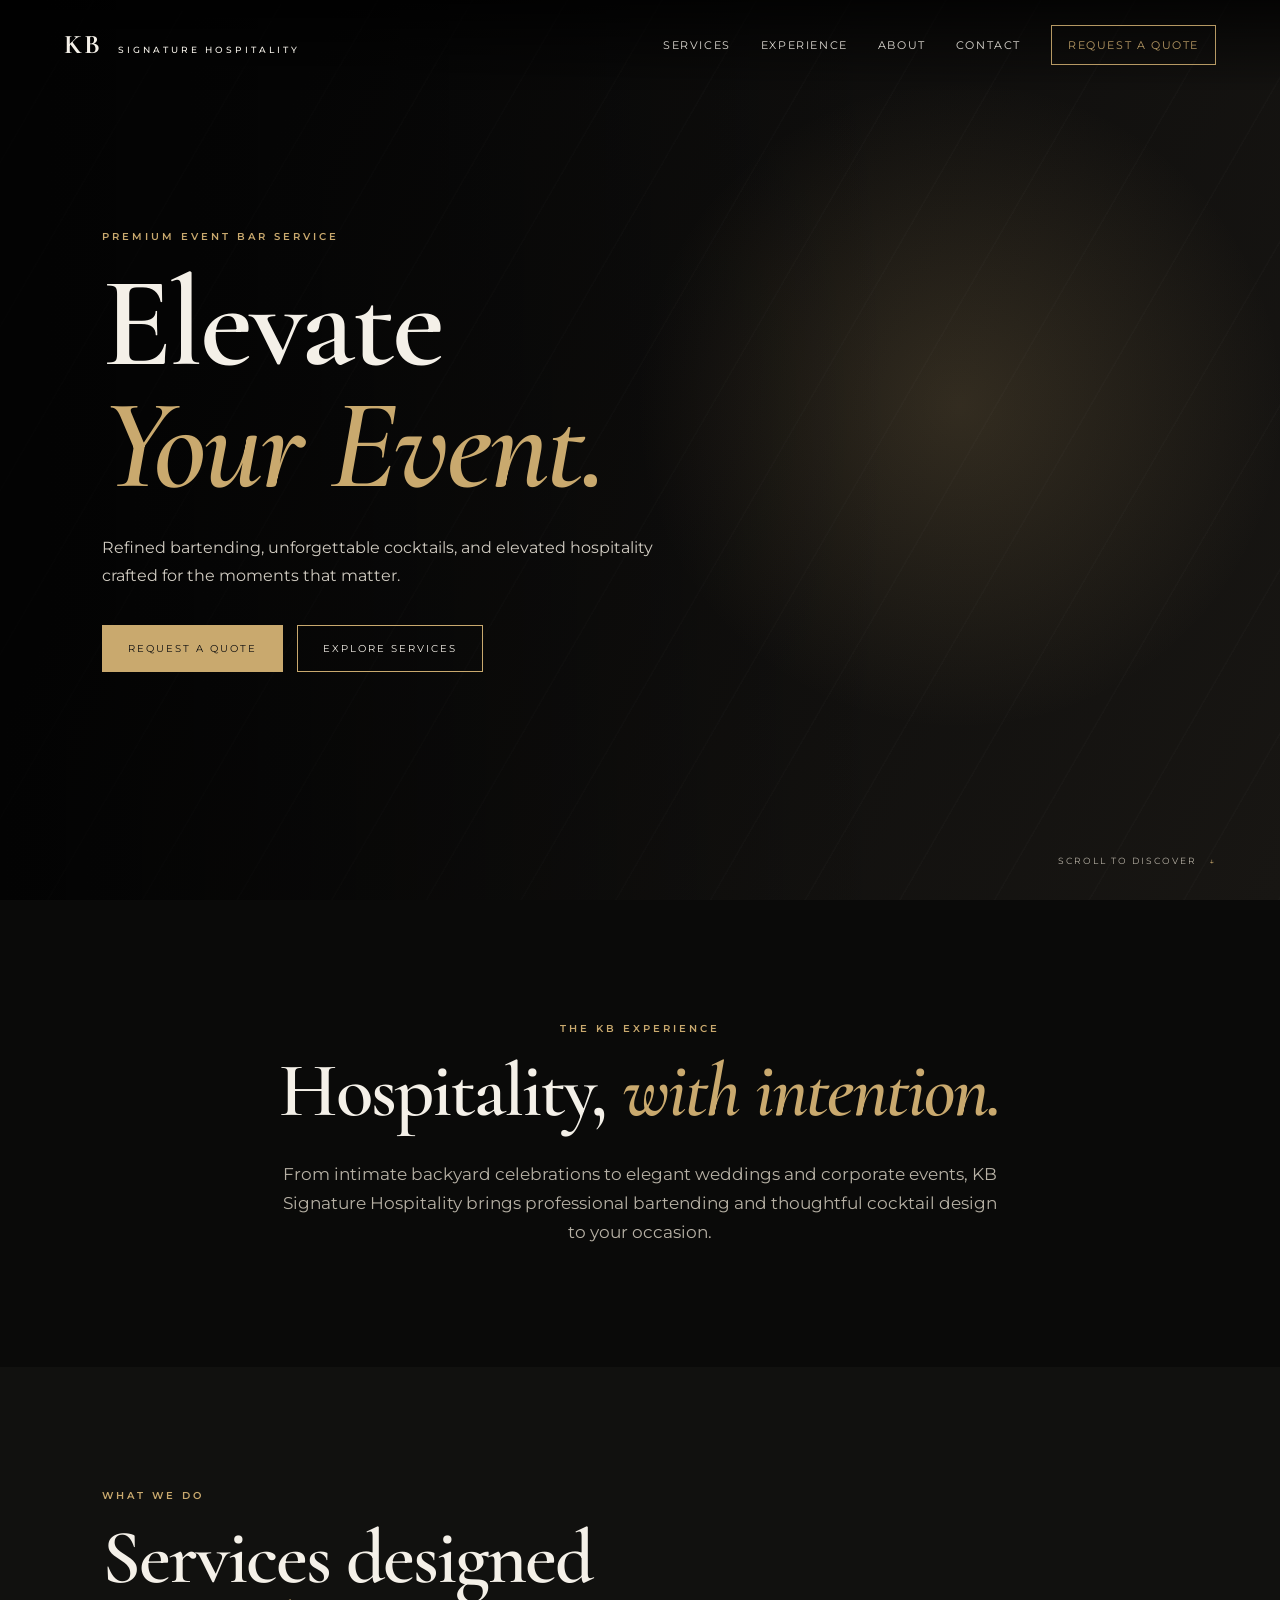
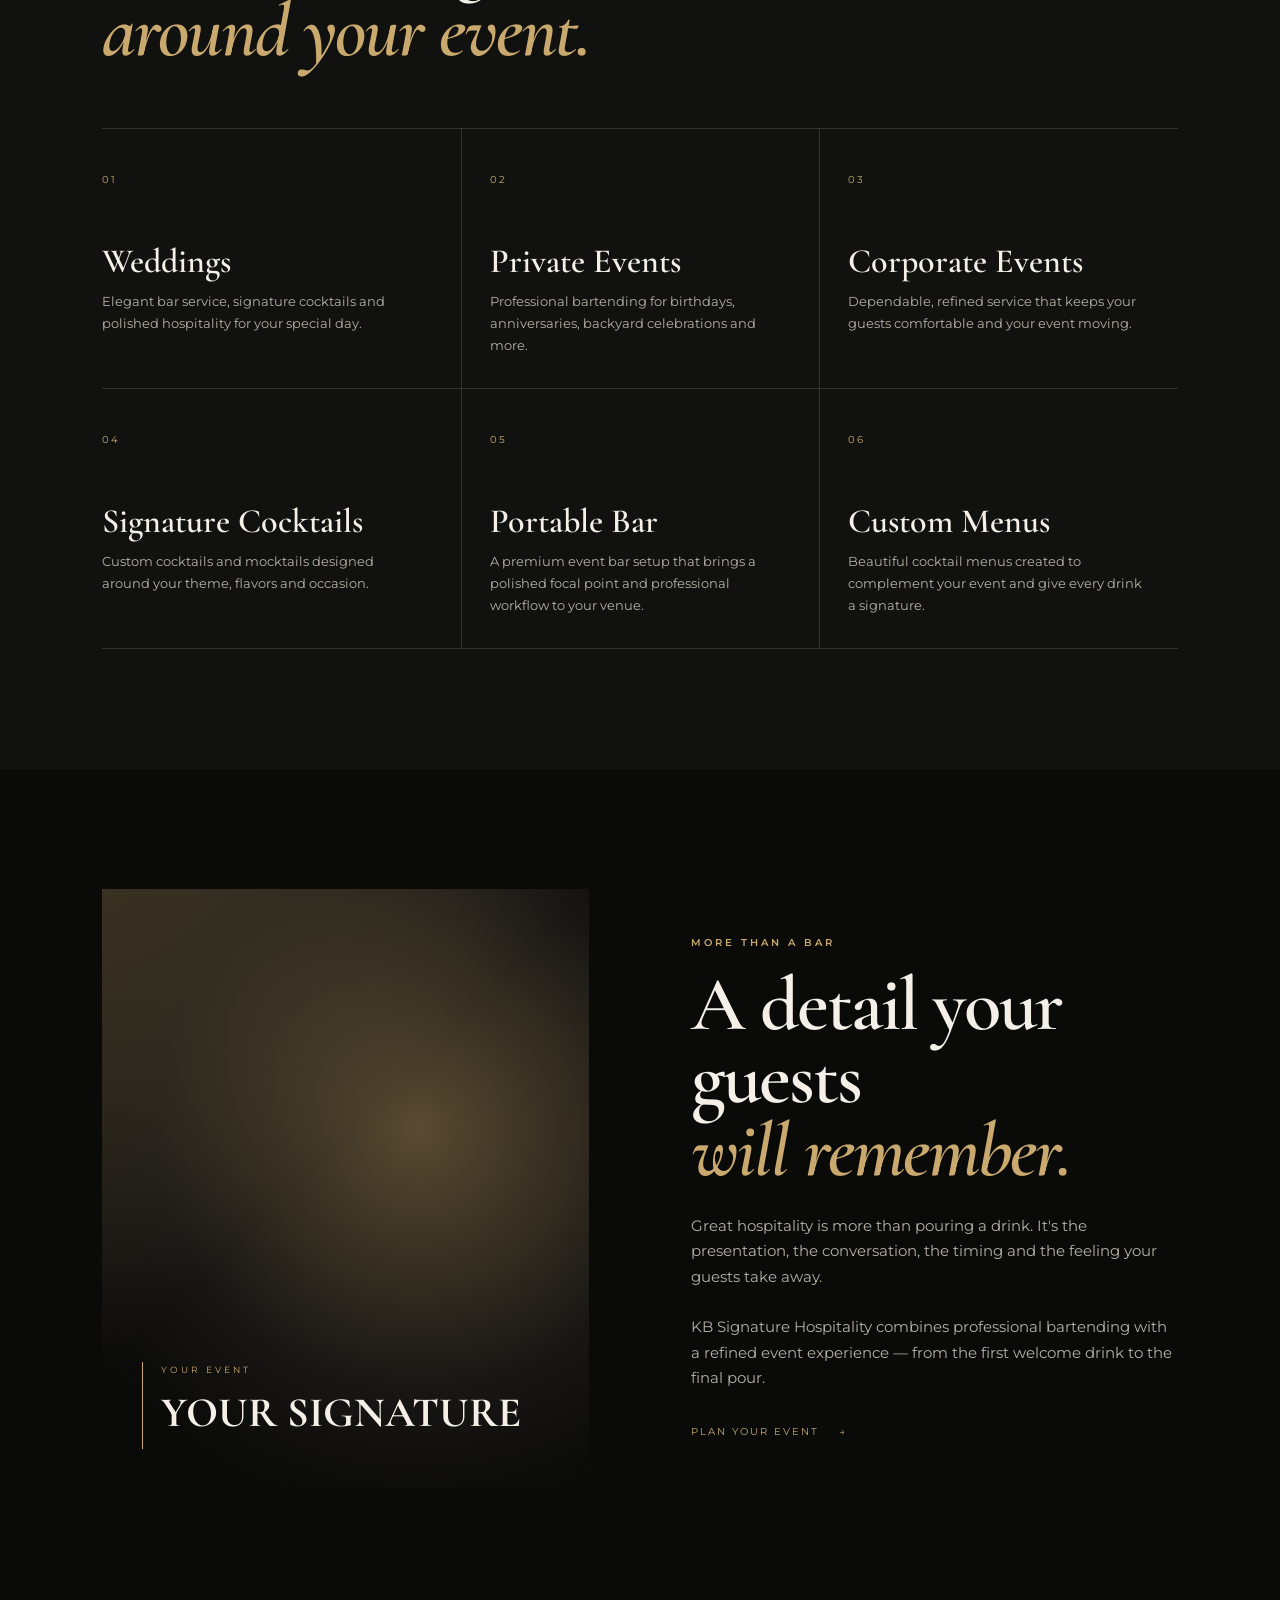
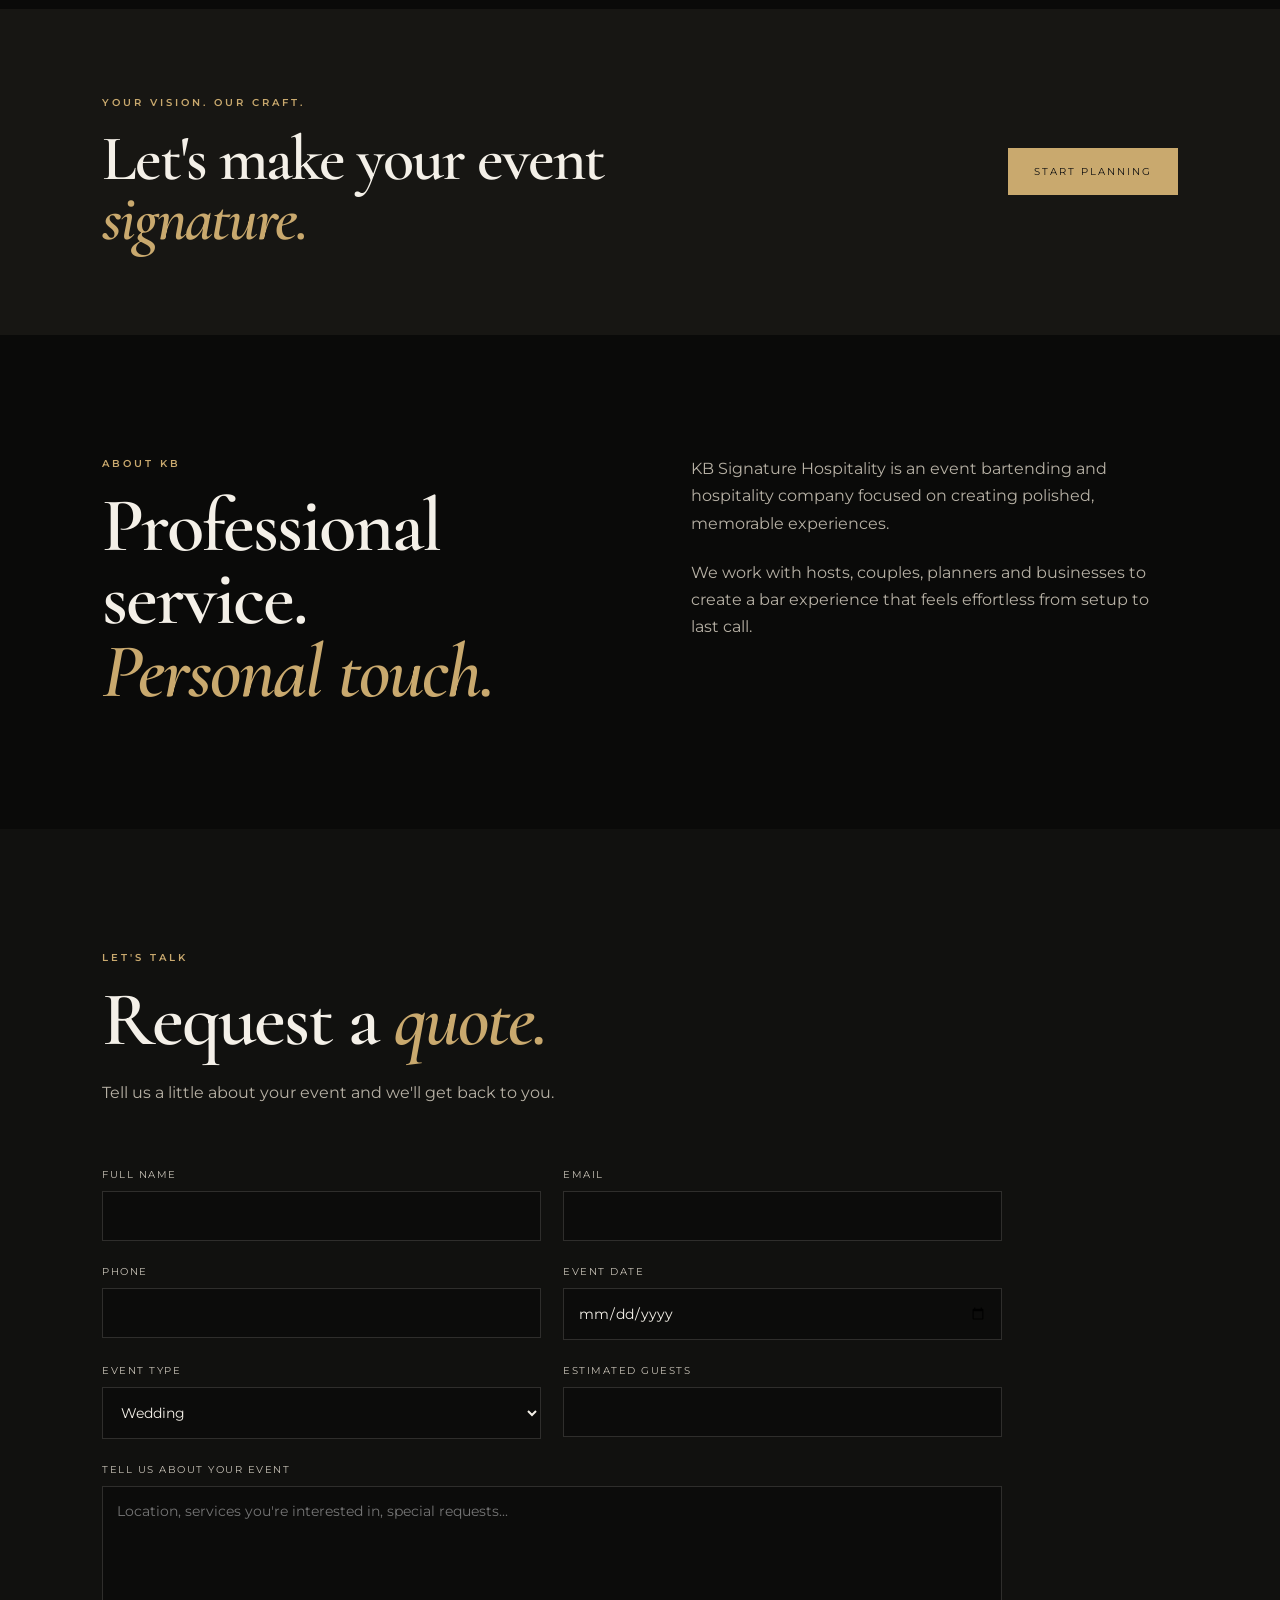
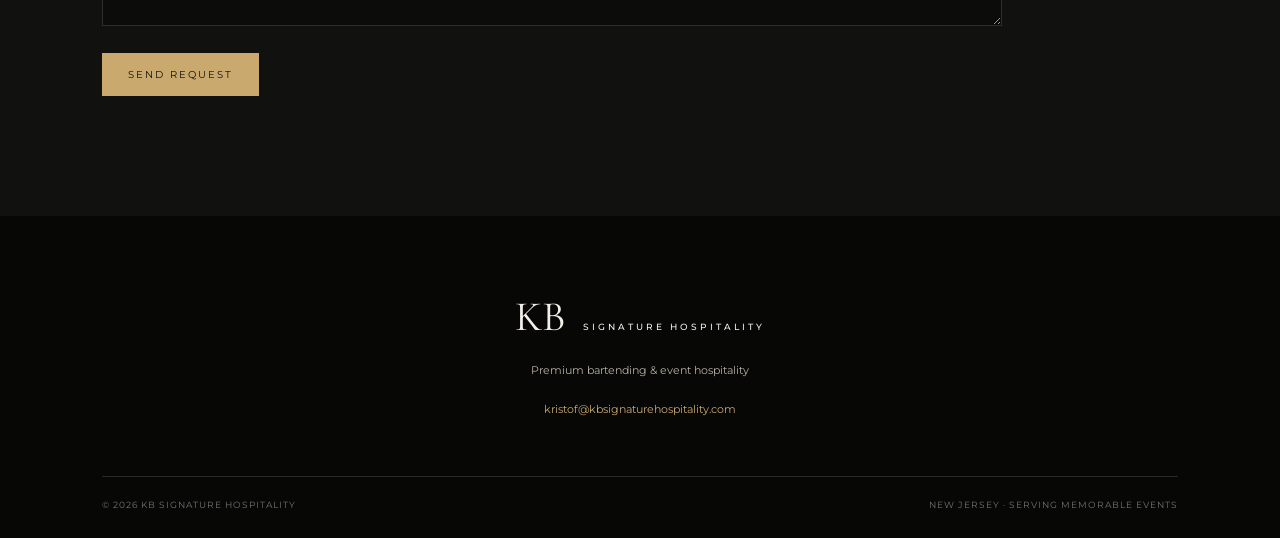
==== index.html @ fff83677 "Add files via upload" ====
<!DOCTYPE html>
<html lang="en">
<head>
  <meta charset="UTF-8">
  <meta name="viewport" content="width=device-width, initial-scale=1.0">
  <meta name="description" content="KB Signature Hospitality — premium bartending, signature cocktails, mocktails and event bar service for weddings, private parties and corporate events.">
  <title>KB Signature Hospitality | Elevate Your Event</title>
  <link rel="preconnect" href="https://fonts.googleapis.com">
  <link rel="preconnect" href="https://fonts.gstatic.com" crossorigin>
  <link href="https://fonts.googleapis.com/css2?family=Cormorant+Garamond:wght@500;600;700&family=Montserrat:wght@400;500;600&display=swap" rel="stylesheet">
  <link rel="stylesheet" href="style.css">
</head>
<body>
  <header class="site-header">
    <a class="brand" href="#home">KB <span>Signature Hospitality</span></a>
    <button class="menu-toggle" aria-label="Open menu">☰</button>
    <nav class="nav">
      <a href="#services">Services</a>
      <a href="#experience">Experience</a>
      <a href="#about">About</a>
      <a href="#contact">Contact</a>
      <a class="nav-cta" href="#quote">Request a Quote</a>
    </nav>
  </header>

  <main>
    <section id="home" class="hero">
      <div class="hero-overlay"></div>
      <div class="hero-content">
        <p class="eyebrow">PREMIUM EVENT BAR SERVICE</p>
        <h1>Elevate<br><em>Your Event.</em></h1>
        <p class="hero-copy">Refined bartending, unforgettable cocktails, and elevated hospitality crafted for the moments that matter.</p>
        <div class="hero-actions">
          <a class="button button-gold" href="#quote">Request a Quote</a>
          <a class="button button-outline" href="#services">Explore Services</a>
        </div>
      </div>
      <div class="scroll-note">SCROLL TO DISCOVER <span>↓</span></div>
    </section>

    <section class="intro section">
      <p class="eyebrow">THE KB EXPERIENCE</p>
      <h2>Hospitality, <em>with intention.</em></h2>
      <p class="lead">From intimate backyard celebrations to elegant weddings and corporate events, KB Signature Hospitality brings professional bartending and thoughtful cocktail design to your occasion.</p>
    </section>

    <section id="services" class="section section-dark">
      <div class="section-heading">
        <p class="eyebrow">WHAT WE DO</p>
        <h2>Services designed<br><em>around your event.</em></h2>
      </div>
      <div class="service-grid">
        <article class="service-card">
          <span class="service-number">01</span>
          <h3>Weddings</h3>
          <p>Elegant bar service, signature cocktails and polished hospitality for your special day.</p>
        </article>
        <article class="service-card">
          <span class="service-number">02</span>
          <h3>Private Events</h3>
          <p>Professional bartending for birthdays, anniversaries, backyard celebrations and more.</p>
        </article>
        <article class="service-card">
          <span class="service-number">03</span>
          <h3>Corporate Events</h3>
          <p>Dependable, refined service that keeps your guests comfortable and your event moving.</p>
        </article>
        <article class="service-card">
          <span class="service-number">04</span>
          <h3>Signature Cocktails</h3>
          <p>Custom cocktails and mocktails designed around your theme, flavors and occasion.</p>
        </article>
        <article class="service-card">
          <span class="service-number">05</span>
          <h3>Portable Bar</h3>
          <p>A premium event bar setup that brings a polished focal point and professional workflow to your venue.</p>
        </article>
        <article class="service-card">
          <span class="service-number">06</span>
          <h3>Custom Menus</h3>
          <p>Beautiful cocktail menus created to complement your event and give every drink a signature.</p>
        </article>
      </div>
    </section>

    <section id="experience" class="experience section">
      <div class="experience-image image-placeholder">
        <div>
          <span>YOUR EVENT</span>
          <strong>YOUR SIGNATURE</strong>
        </div>
      </div>
      <div class="experience-copy">
        <p class="eyebrow">MORE THAN A BAR</p>
        <h2>A detail your guests<br><em>will remember.</em></h2>
        <p>Great hospitality is more than pouring a drink. It's the presentation, the conversation, the timing and the feeling your guests take away.</p>
        <p>KB Signature Hospitality combines professional bartending with a refined event experience — from the first welcome drink to the final pour.</p>
        <a class="text-link" href="#quote">Plan your event <span>→</span></a>
      </div>
    </section>

    <section class="quote-banner">
      <div>
        <p class="eyebrow">YOUR VISION. OUR CRAFT.</p>
        <h2>Let's make your event<br><em>signature.</em></h2>
      </div>
      <a class="button button-gold" href="#quote">Start Planning</a>
    </section>

    <section id="about" class="about section">
      <div>
        <p class="eyebrow">ABOUT KB</p>
        <h2>Professional service.<br><em>Personal touch.</em></h2>
      </div>
      <div>
        <p>KB Signature Hospitality is an event bartending and hospitality company focused on creating polished, memorable experiences.</p>
        <p>We work with hosts, couples, planners and businesses to create a bar experience that feels effortless from setup to last call.</p>
      </div>
    </section>

    <section id="quote" class="quote section section-dark">
      <div class="section-heading">
        <p class="eyebrow">LET'S TALK</p>
        <h2>Request a <em>quote.</em></h2>
        <p>Tell us a little about your event and we'll get back to you.</p>
      </div>
      <form id="quote-form" class="quote-form" action="mailto:kristof@kbsignaturehospitality.com" method="post" enctype="text/plain">
        <div class="form-row">
          <label>Full Name<input name="Name" required></label>
          <label>Email<input type="email" name="Email" required></label>
        </div>
        <div class="form-row">
          <label>Phone<input name="Phone"></label>
          <label>Event Date<input type="date" name="Event Date"></label>
        </div>
        <div class="form-row">
          <label>Event Type
            <select name="Event Type">
              <option>Wedding</option>
              <option>Private Party</option>
              <option>Corporate Event</option>
              <option>Birthday</option>
              <option>Anniversary</option>
              <option>Other</option>
            </select>
          </label>
          <label>Estimated Guests<input type="number" name="Guests" min="1"></label>
        </div>
        <label>Tell us about your event<textarea name="Message" rows="6" placeholder="Location, services you're interested in, special requests..."></textarea></label>
        <button class="button button-gold" type="submit">Send Request</button>
      </form>
    </section>
  </main>

  <footer id="contact" class="footer">
    <div class="footer-brand">KB <span>Signature Hospitality</span></div>
    <p>Premium bartending & event hospitality</p>
    <a href="mailto:kristof@kbsignaturehospitality.com">kristof@kbsignaturehospitality.com</a>
    <div class="footer-bottom">
      <span>© <span id="year"></span> KB Signature Hospitality</span>
      <span>New Jersey · Serving memorable events</span>
    </div>
  </footer>

  <script src="script.js"></script>
</body>
</html>
---- style.css ----
:root {
  --black: #0a0a09;
  --charcoal: #11110f;
  --cream: #f4f0e8;
  --muted: #b7b1a5;
  --gold: #c9a96e;
  --line: rgba(244,240,232,.15);
  --serif: "Cormorant Garamond", Georgia, serif;
  --sans: "Montserrat", Arial, sans-serif;
}
* { box-sizing: border-box; margin: 0; padding: 0; }
html { scroll-behavior: smooth; }
body { background: var(--black); color: var(--cream); font-family: var(--sans); line-height: 1.7; }
a { color: inherit; text-decoration: none; }
.site-header { position: fixed; z-index: 20; top: 0; width: 100%; padding: 22px 5vw; display:flex; justify-content:space-between; align-items:center; background: linear-gradient(180deg, rgba(0,0,0,.75), transparent); }
.brand { font-family: var(--serif); font-size: 27px; letter-spacing: 2px; font-weight:700; }
.brand span, .footer-brand span { display:inline; font-family:var(--sans); font-size:9px; letter-spacing:3px; text-transform:uppercase; margin-left:8px; font-weight:500; }
.nav { display:flex; gap:30px; align-items:center; font-size:11px; letter-spacing:1.6px; text-transform:uppercase; }
.nav a { opacity:.9; }
.nav a:hover { color:var(--gold); }
.nav-cta { border:1px solid var(--gold); padding:10px 16px; color:var(--gold); }
.menu-toggle { display:none; background:none; border:0; color:var(--cream); font-size:24px; }
.hero { min-height:100vh; position:relative; display:flex; align-items:center; padding:130px 8vw; overflow:hidden; background:
  radial-gradient(circle at 75% 45%, rgba(201,169,110,.18), transparent 30%),
  linear-gradient(115deg, #090909 20%, #181613 100%); }
.hero:after { content:""; position:absolute; inset:0; background:linear-gradient(90deg, rgba(0,0,0,.7), transparent 70%); }
.hero-overlay { position:absolute; inset:0; background: repeating-linear-gradient(120deg, transparent 0 80px, rgba(255,255,255,.015) 81px 82px); }
.hero-content { position:relative; z-index:2; max-width:760px; }
.eyebrow { color:var(--gold); font-size:10px; letter-spacing:3px; font-weight:600; margin-bottom:18px; }
h1,h2,h3 { font-family:var(--serif); font-weight:600; line-height:.95; }
h1 { font-size:clamp(70px, 10vw, 150px); letter-spacing:-3px; }
h2 { font-size:clamp(52px, 6vw, 88px); letter-spacing:-2px; }
em { color:var(--gold); font-style:italic; }
.hero-copy { max-width:580px; color:#d0cbc1; font-size:16px; margin:28px 0 36px; }
.hero-actions { display:flex; gap:14px; flex-wrap:wrap; }
.button { display:inline-block; border:1px solid var(--gold); padding:14px 25px; font-size:10px; text-transform:uppercase; letter-spacing:2px; cursor:pointer; font-family:var(--sans); }
.button-gold { background:var(--gold); color:#111; }
.button-gold:hover { background:#ddc28f; }
.button-outline { color:var(--cream); }
.button-outline:hover { background:rgba(255,255,255,.08); }
.scroll-note { position:absolute; z-index:2; right:5vw; bottom:32px; font-size:9px; letter-spacing:2px; color:var(--muted); }
.scroll-note span { color:var(--gold); margin-left:8px; }
.section { padding:120px 8vw; }
.intro { text-align:center; max-width:1000px; margin:auto; }
.intro .lead { color:var(--muted); max-width:720px; margin:32px auto 0; font-size:17px; }
.section-dark { background:var(--charcoal); }
.section-heading { margin-bottom:60px; }
.section-heading > p:last-child { color:var(--muted); max-width:550px; margin-top:22px; }
.service-grid { display:grid; grid-template-columns:repeat(3,1fr); border-top:1px solid var(--line); }
.service-card { min-height:260px; padding:35px 28px 28px 0; border-bottom:1px solid var(--line); }
.service-card:nth-child(3n+2), .service-card:nth-child(3n+3) { padding-left:28px; border-left:1px solid var(--line); }
.service-number { color:var(--gold); font-size:10px; letter-spacing:2px; }
.service-card h3 { font-size:34px; margin:55px 0 12px; }
.service-card p { color:var(--muted); font-size:13px; max-width:300px; }
.experience { display:grid; grid-template-columns:1fr 1fr; gap:8vw; align-items:center; }
.image-placeholder { min-height:600px; background:
  linear-gradient(135deg, rgba(201,169,110,.25), transparent 45%),
  radial-gradient(circle at 65% 40%, #594a32, #171614 55%, #0a0a09 80%); display:flex; align-items:end; padding:40px; }
.image-placeholder div { border-left:1px solid var(--gold); padding-left:18px; }
.image-placeholder span { display:block; font-size:9px; letter-spacing:3px; color:var(--gold); }
.image-placeholder strong { font-family:var(--serif); font-size:42px; }
.experience-copy p:not(.eyebrow) { color:var(--muted); margin:25px 0; max-width:520px; font-size:15px; }
.text-link { color:var(--gold); text-transform:uppercase; letter-spacing:2px; font-size:10px; }
.text-link span { margin-left:15px; }
.quote-banner { padding:85px 8vw; display:flex; justify-content:space-between; align-items:center; gap:40px; background:#171613; }
.quote-banner h2 { font-size:clamp(45px,5vw,70px); }
.about { display:grid; grid-template-columns:1fr 1fr; gap:8vw; align-items:start; }
.about > div:last-child { color:var(--muted); max-width:560px; }
.about p + p { margin-top:22px; }
.quote-form { max-width:900px; }
.form-row { display:grid; grid-template-columns:1fr 1fr; gap:22px; }
.quote-form label { display:block; color:#c8c2b7; font-size:10px; letter-spacing:1.5px; text-transform:uppercase; margin-bottom:22px; }
input, select, textarea { width:100%; margin-top:8px; padding:15px 14px; background:#0c0c0b; border:1px solid var(--line); color:var(--cream); font:14px var(--sans); outline:none; }
input:focus, select:focus, textarea:focus { border-color:var(--gold); }
textarea { resize:vertical; }
.footer { padding:65px 8vw 25px; background:#070706; text-align:center; }
.footer-brand { font-family:var(--serif); font-size:42px; }
.footer > p { color:var(--muted); font-size:11px; margin:8px 0 15px; }
.footer > a { color:var(--gold); font-size:11px; }
.footer-bottom { border-top:1px solid var(--line); margin-top:55px; padding-top:20px; display:flex; justify-content:space-between; color:#77736c; font-size:9px; letter-spacing:1px; text-transform:uppercase; }
@media (max-width: 850px) {
  .nav { display:none; position:absolute; top:72px; left:0; right:0; background:#0b0b0a; padding:25px 8vw; flex-direction:column; align-items:flex-start; border-top:1px solid var(--line); }
  .nav.open { display:flex; }
  .menu-toggle { display:block; }
  .hero { padding:130px 7vw 100px; }
  h1 { font-size:72px; }
  .section { padding:85px 7vw; }
  .service-grid, .experience, .about { grid-template-columns:1fr; }
  .service-card, .service-card:nth-child(3n+2), .service-card:nth-child(3n+3) { padding:30px 0; border-left:0; }
  .experience { gap:45px; }
  .image-placeholder { min-height:420px; }
  .quote-banner { flex-direction:column; align-items:flex-start; }
  .form-row { grid-template-columns:1fr; gap:0; }
  .footer-bottom { flex-direction:column; gap:10px; }
}
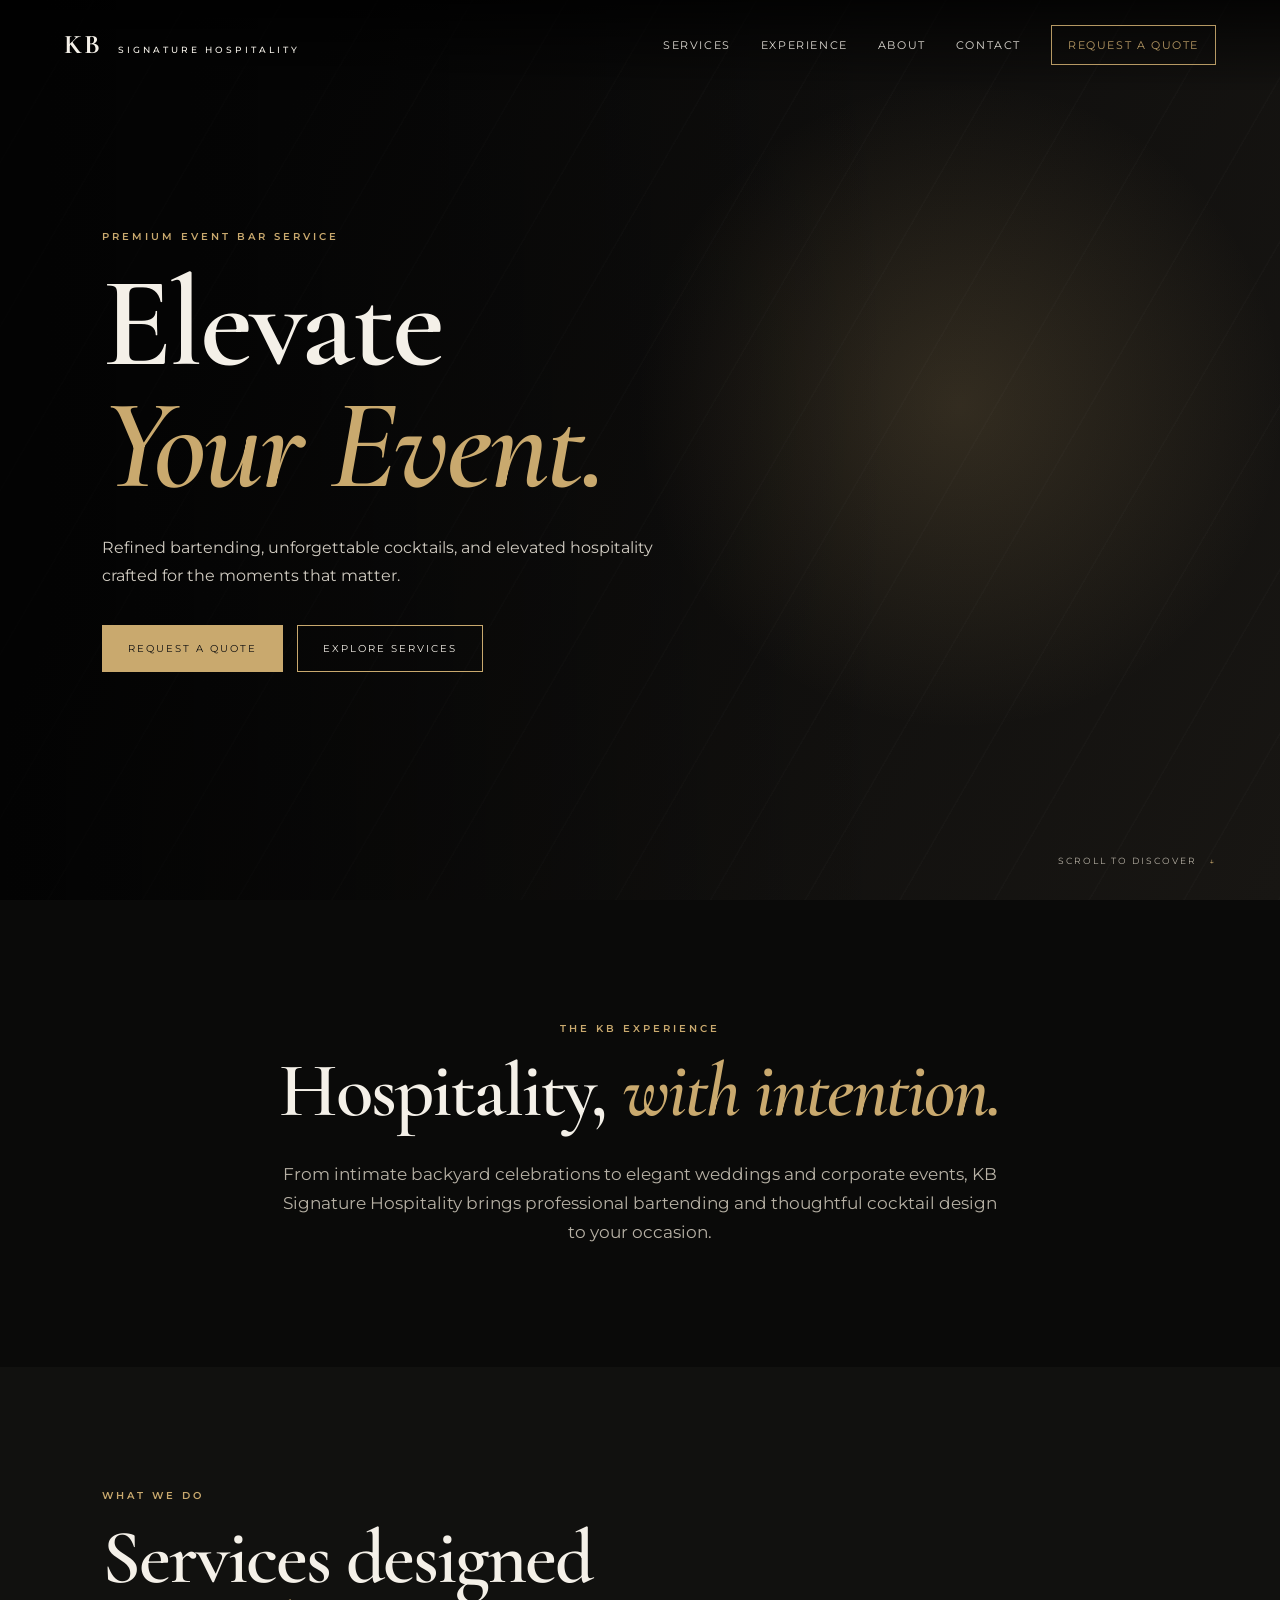
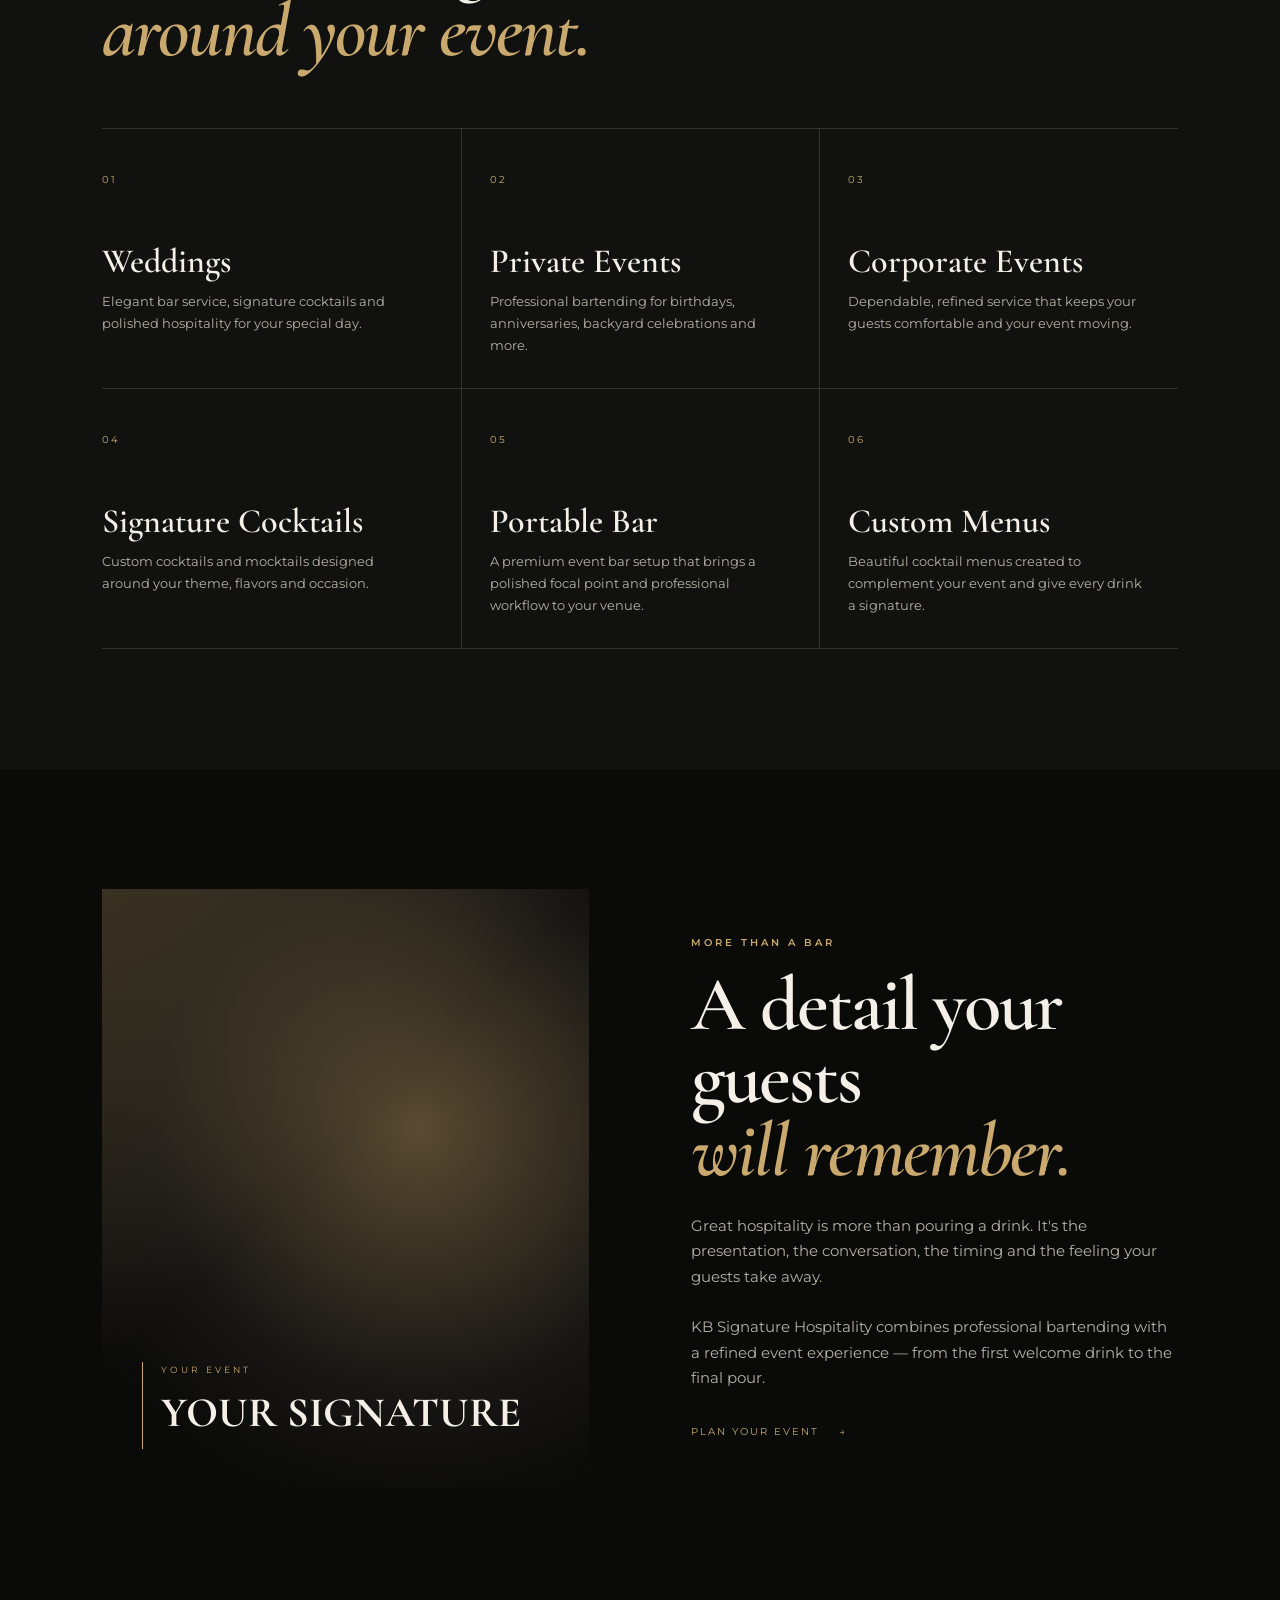
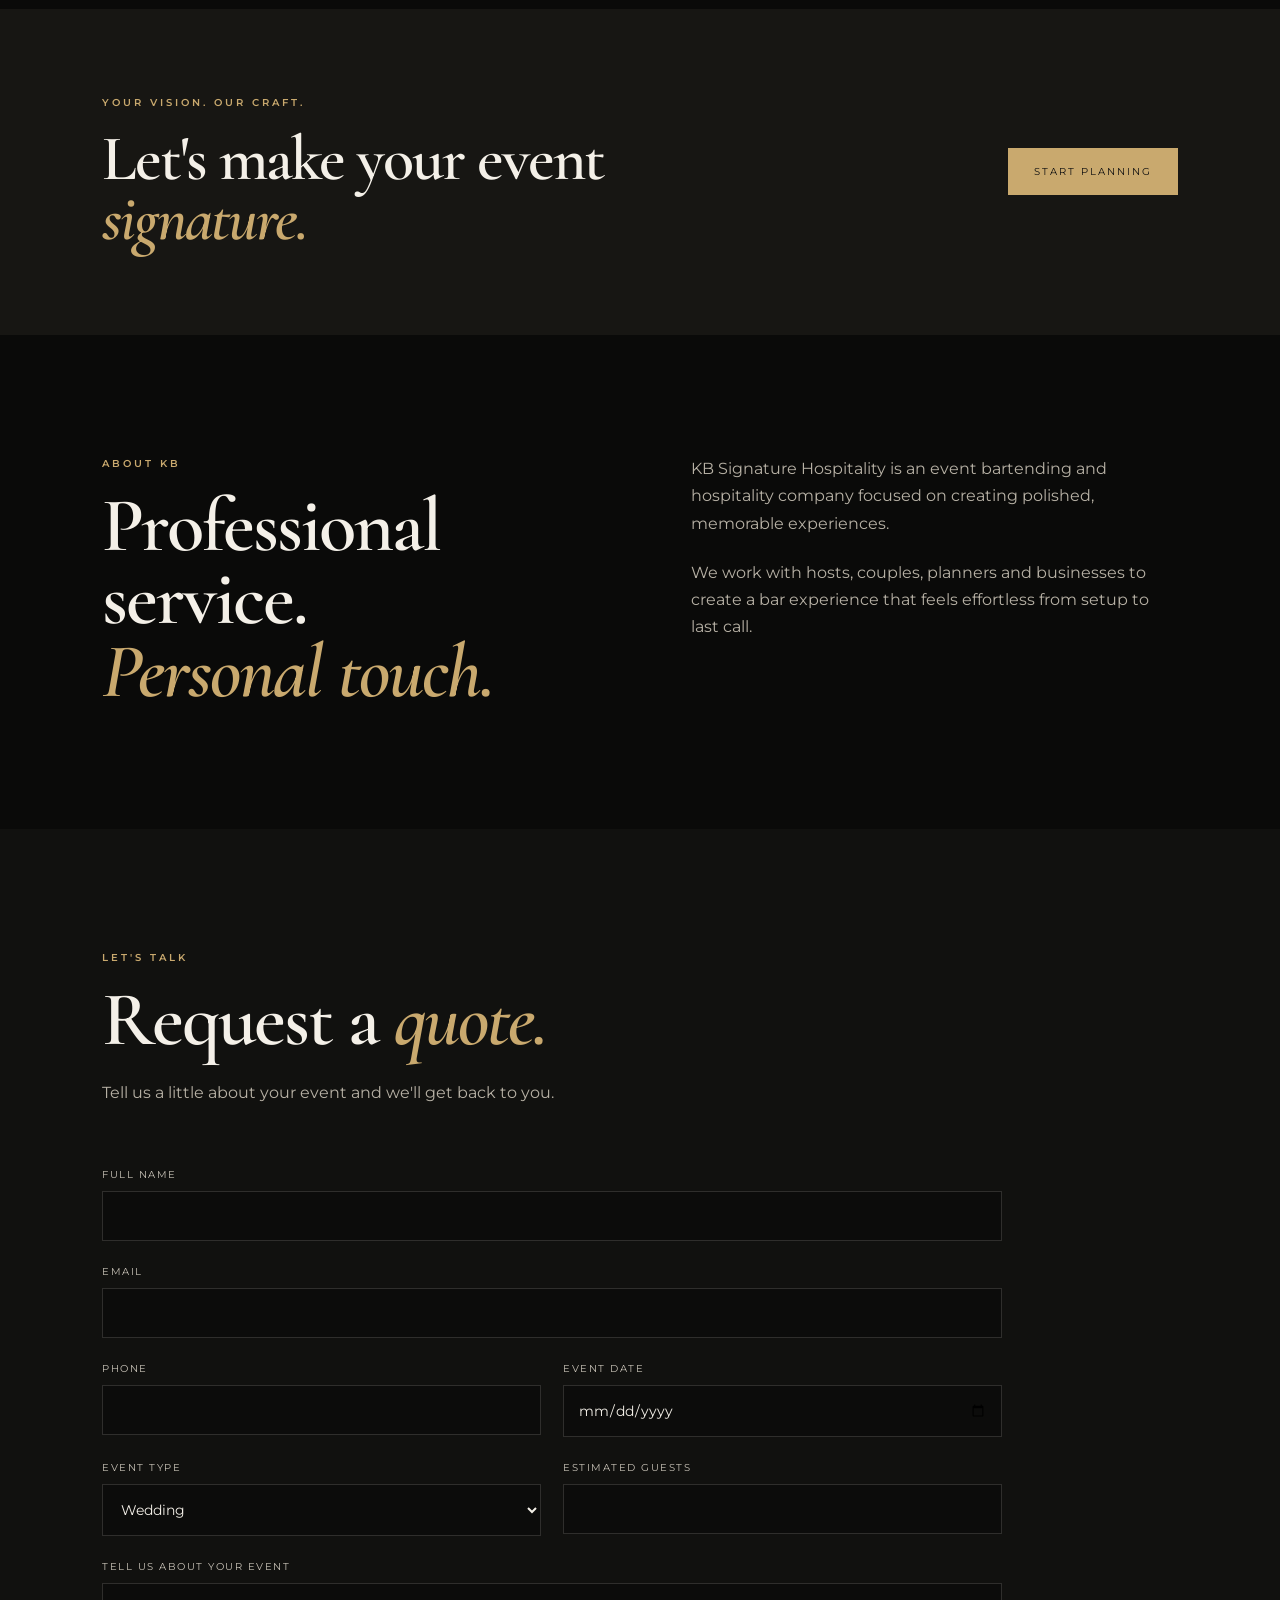
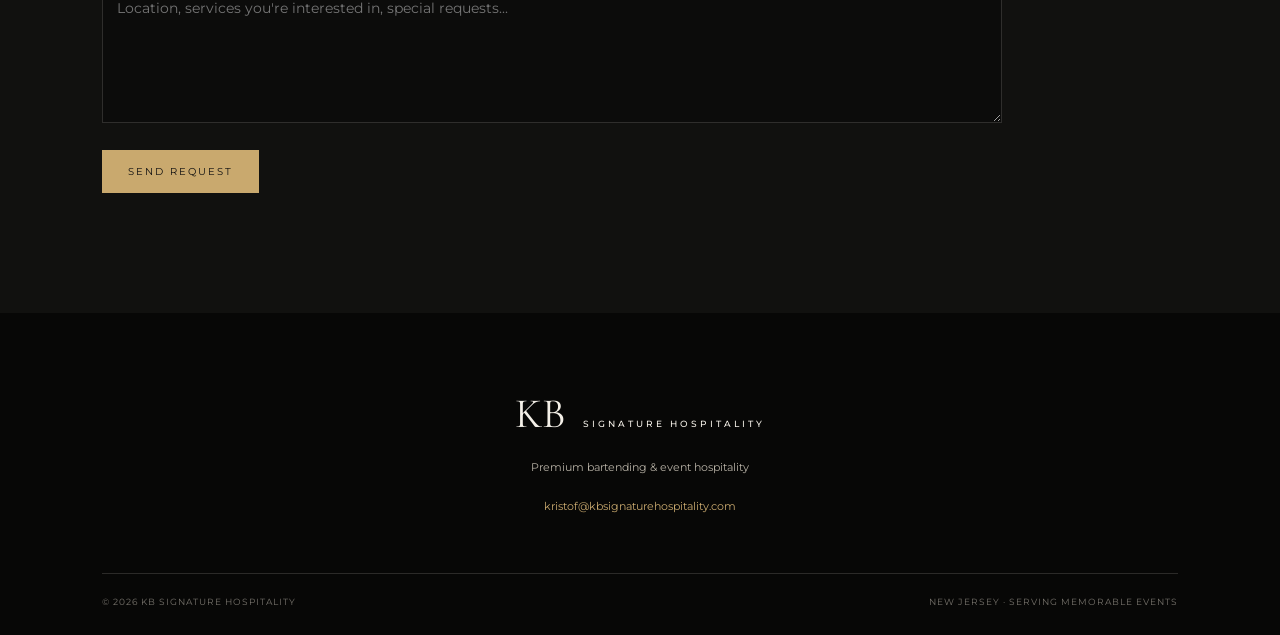
==== commit d59ec493: "Change form action to Formspree Updated form action to use Formspree for handling submissions." ====
--- a/index.html
+++ b/index.html
@@ -124,7 +124,7 @@
         <h2>Request a <em>quote.</em></h2>
         <p>Tell us a little about your event and we'll get back to you.</p>
       </div>
-      <form id="quote-form" class="quote-form" action="mailto:kristof@kbsignaturehospitality.com" method="post" enctype="text/plain">
+      <form id="quote-form" class="quote-form" action="https://formspree.io/f/moejvqgj" method="POST"
         <div class="form-row">
           <label>Full Name<input name="Name" required></label>
           <label>Email<input type="email" name="Email" required></label>
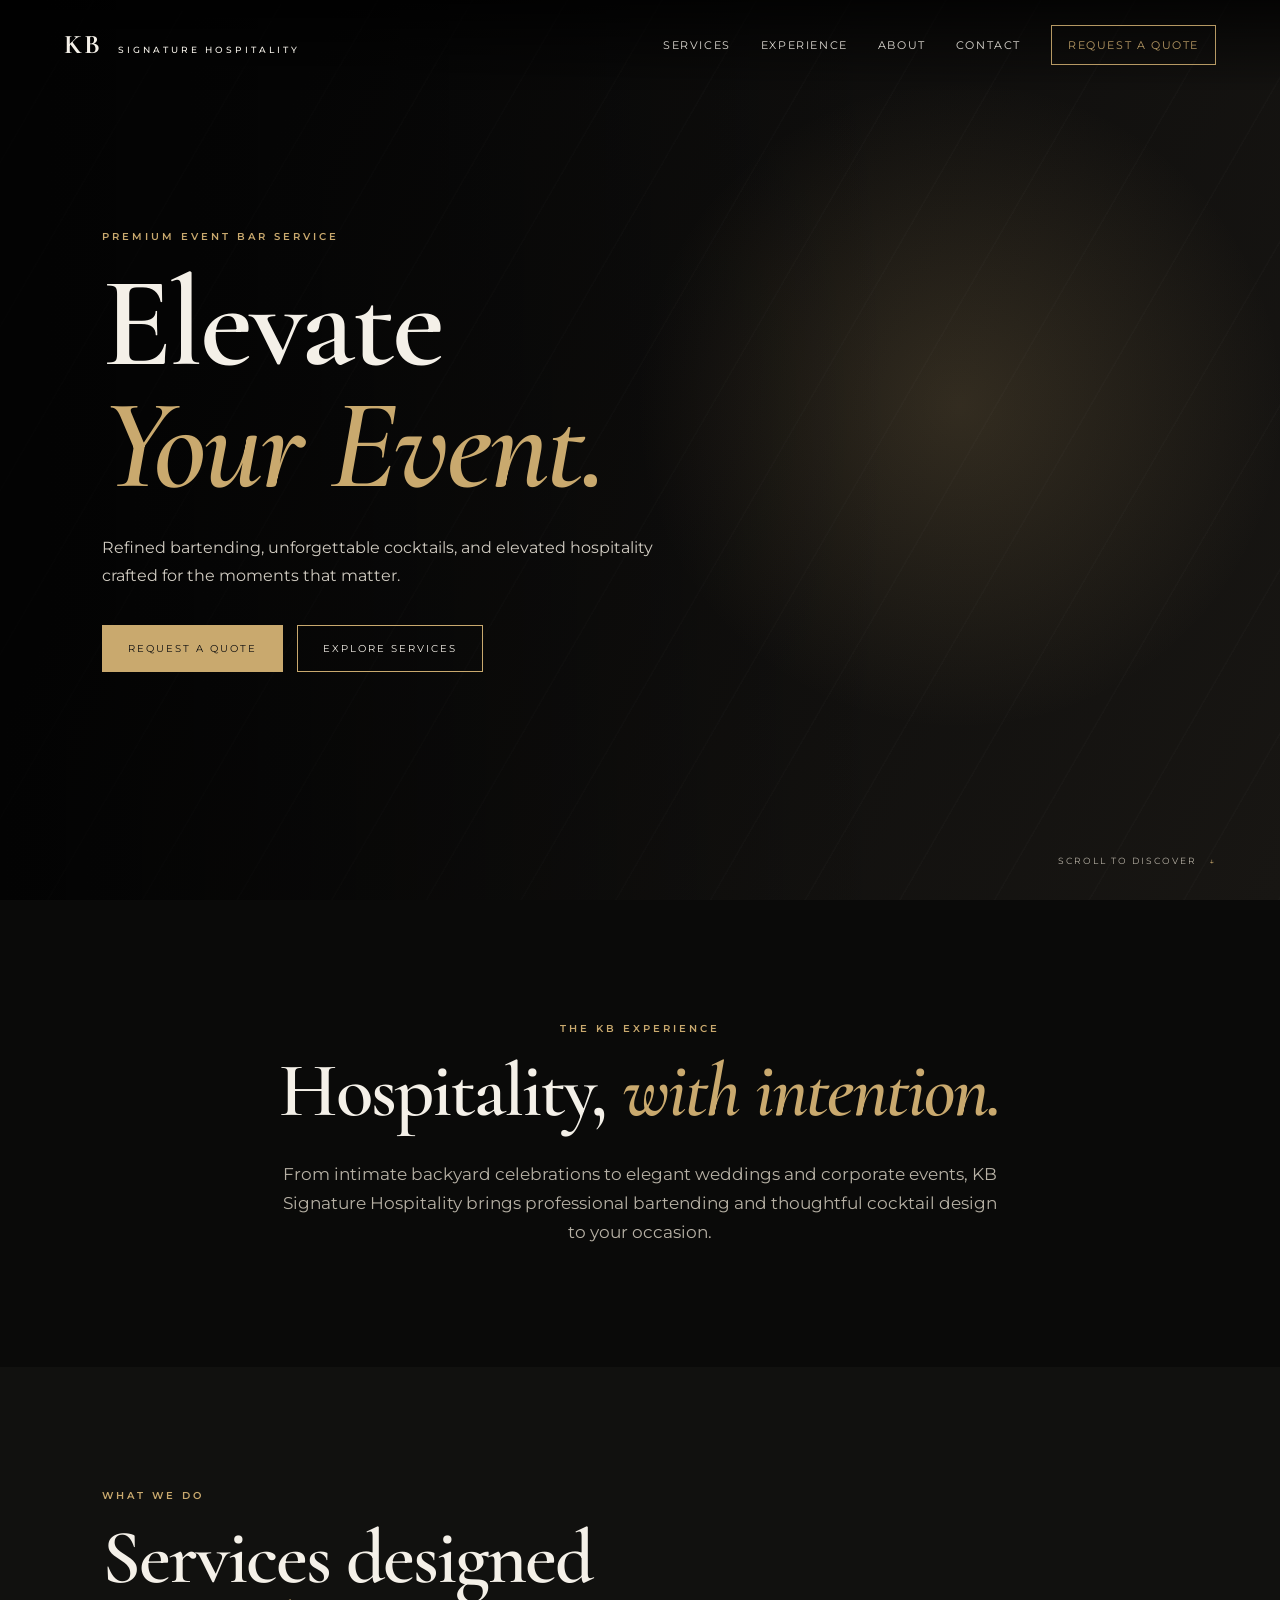
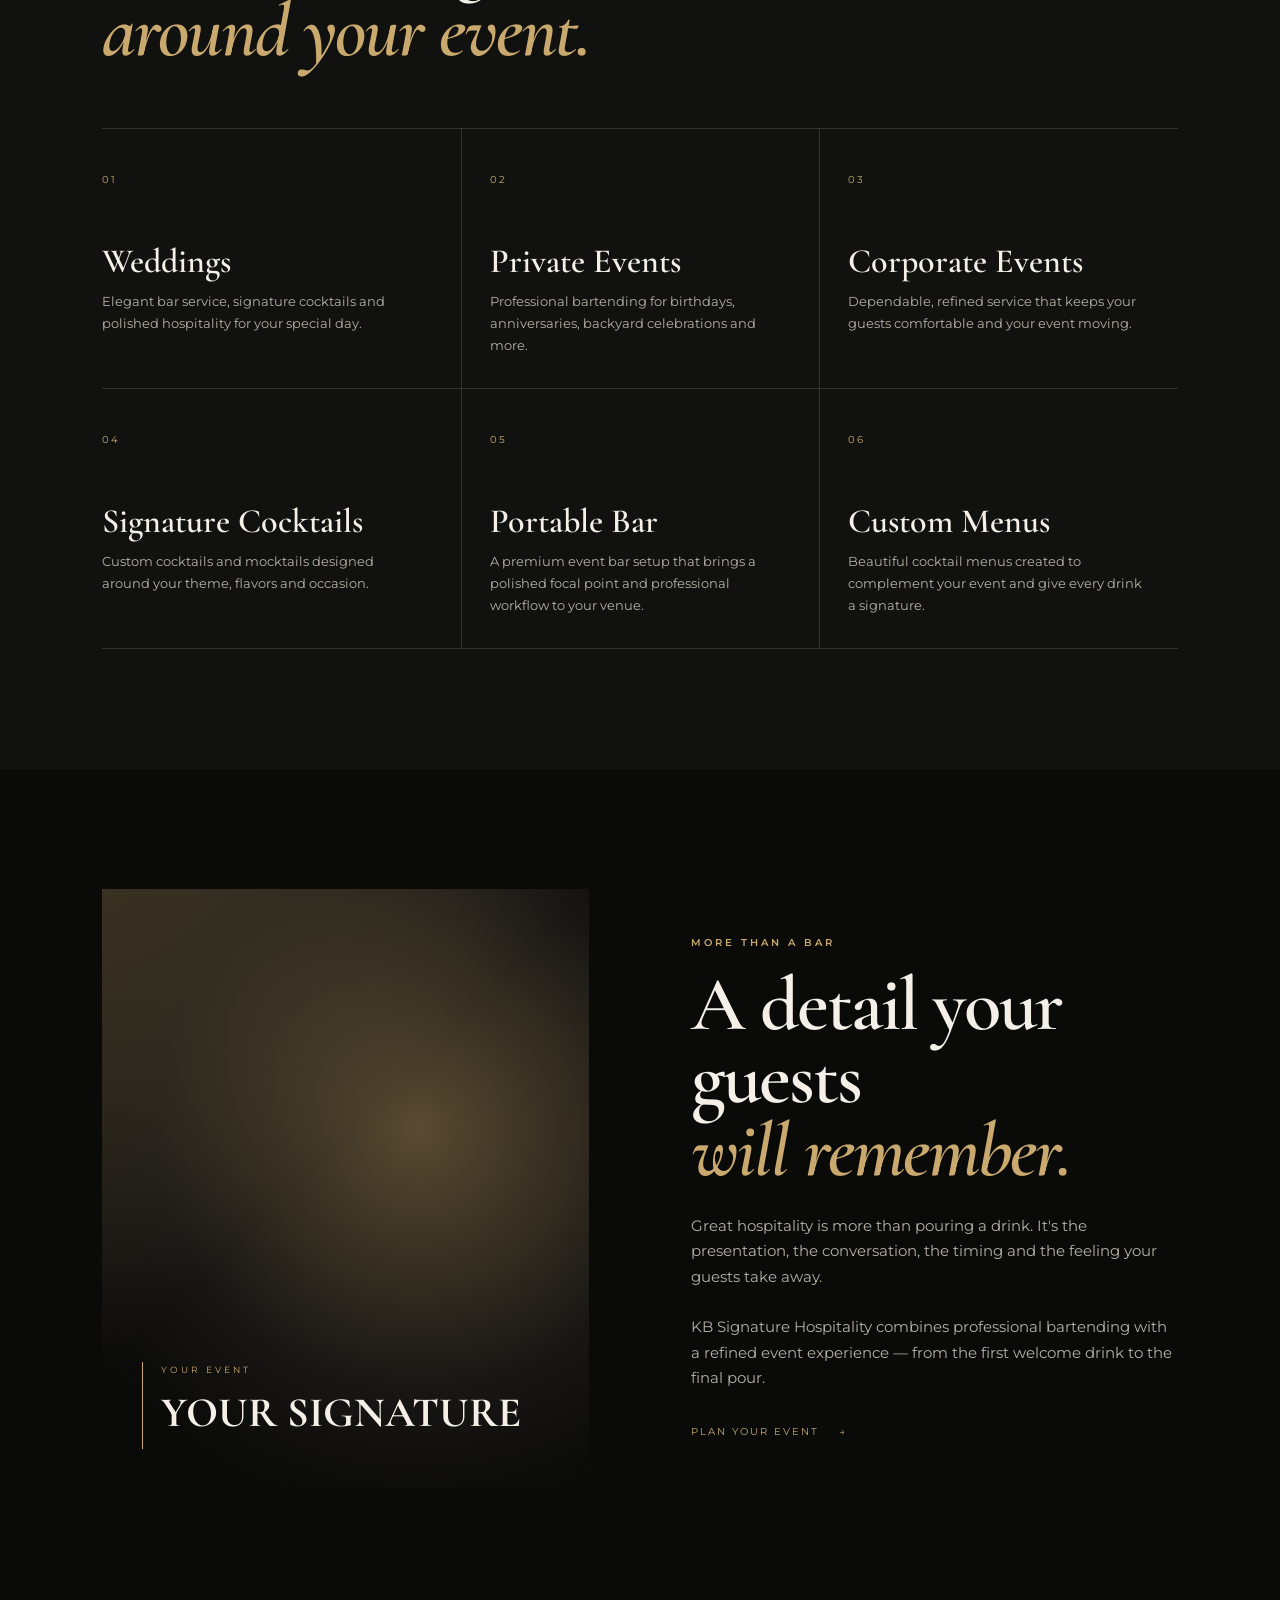
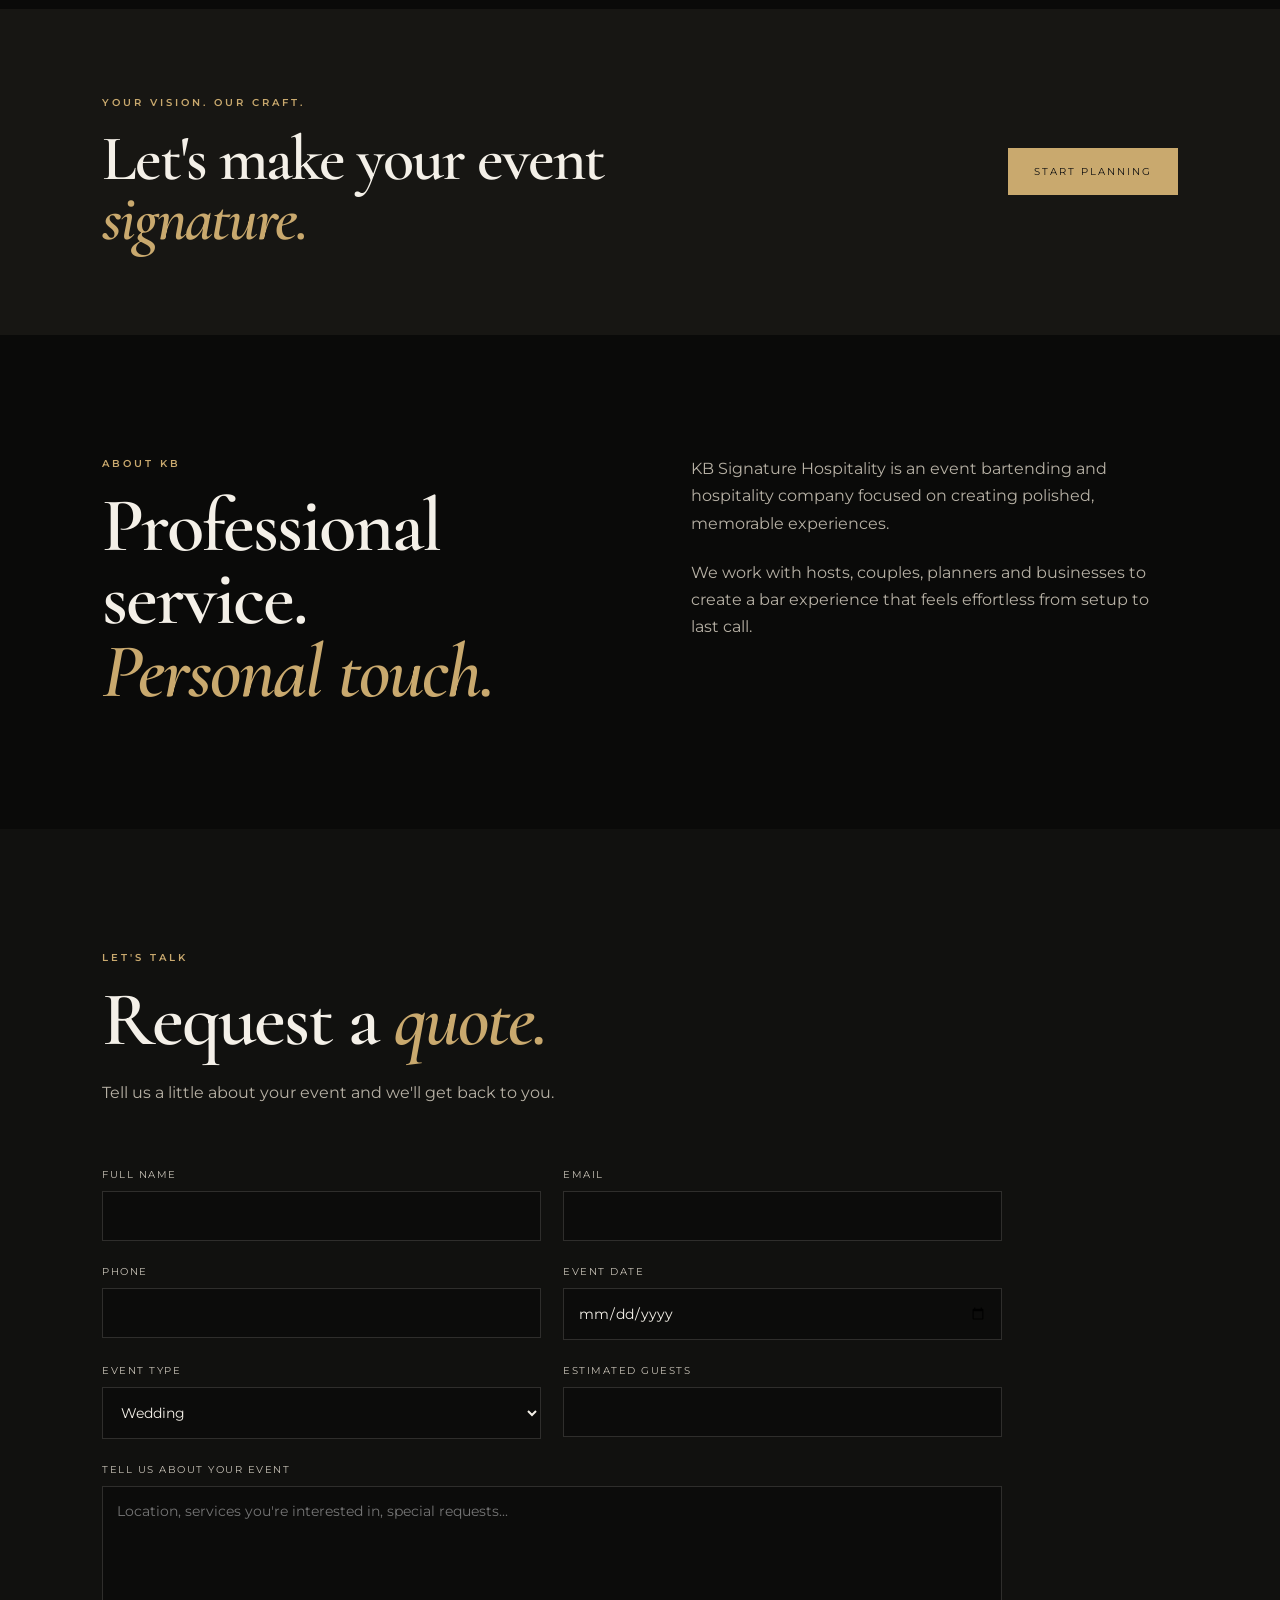
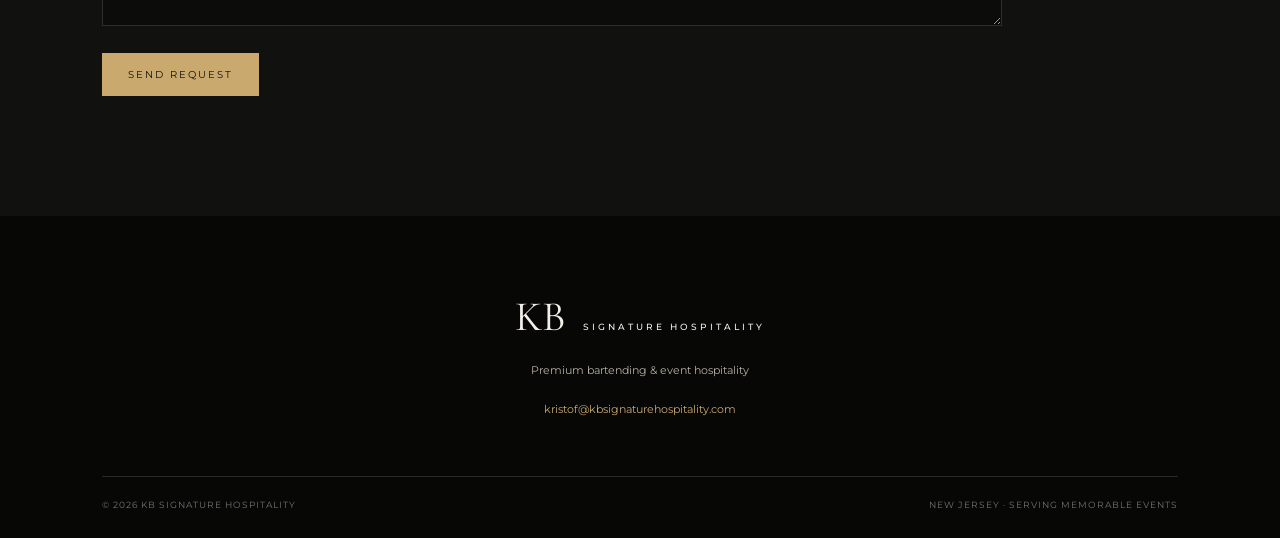
==== commit 04636ddc: "Add hidden input for redirect after form submission" ====
--- a/index.html
+++ b/index.html
@@ -125,6 +125,7 @@
         <p>Tell us a little about your event and we'll get back to you.</p>
       </div>
       <form id="quote-form" class="quote-form" action="https://formspree.io/f/moejvqgj" method="POST"
+        <input type="hidden" name="_next" value="https://kbsignaturehospitality.com/thank-you.html">
         <div class="form-row">
           <label>Full Name<input name="Name" required></label>
           <label>Email<input type="email" name="Email" required></label>
